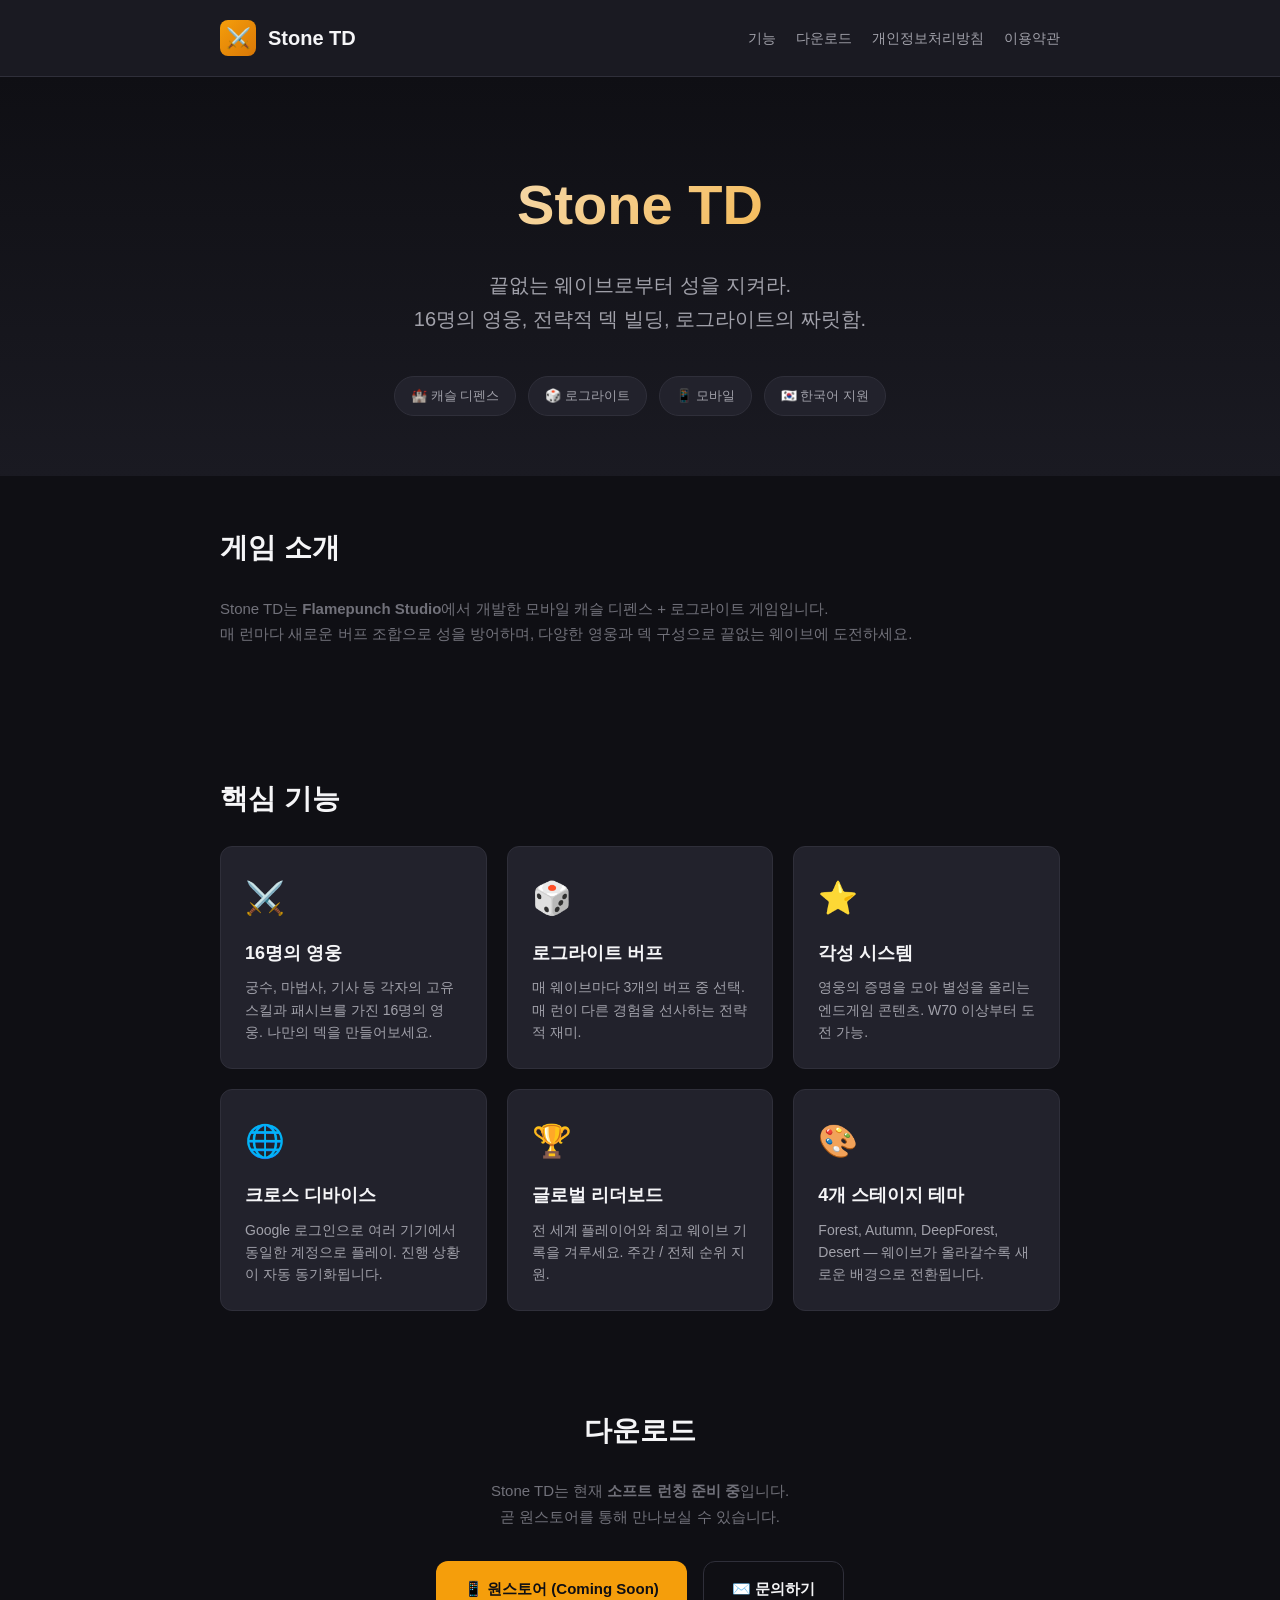
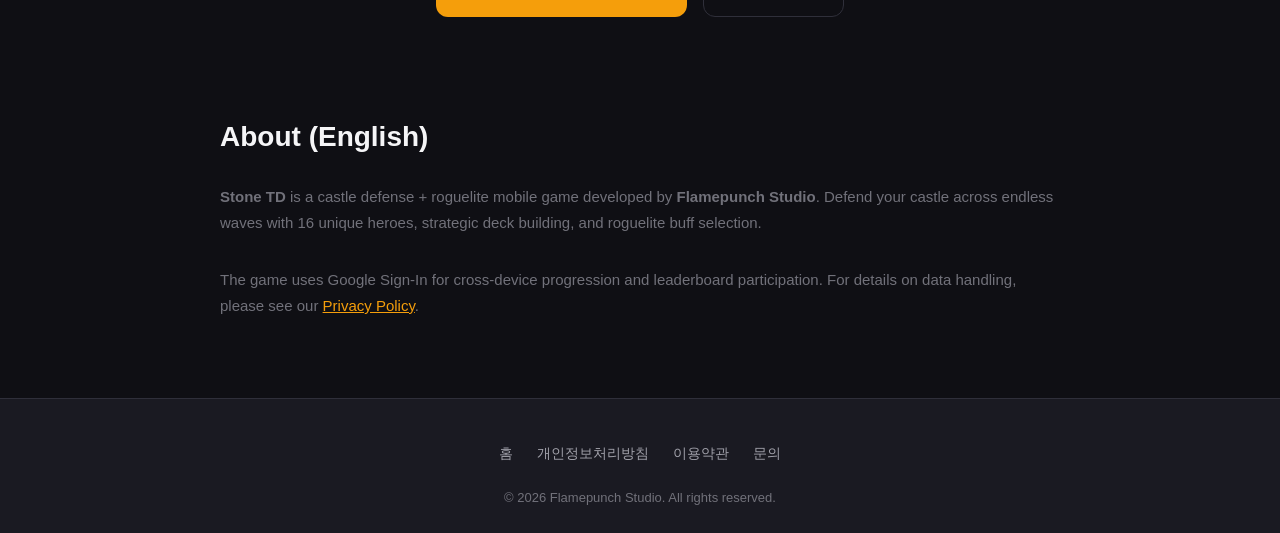
==== index.html @ 5a10e5a6 "Initial commit: Stone TD website + legal docs + custom domain CNAME" ====
<!DOCTYPE html>
<html lang="ko">
<head>
  <meta charset="UTF-8" />
  <meta name="viewport" content="width=device-width, initial-scale=1.0" />
  <title>Stone TD — 캐슬 디펜스 로그라이트 모바일 게임</title>
  <meta
    name="description"
    content="Stone TD는 성을 지키는 캐슬 디펜스 + 로그라이트 모바일 게임입니다. 16명의 영웅과 끝없는 웨이브에 맞서보세요."
  />
  <meta name="author" content="Flamepunch Studio" />
  <meta name="robots" content="index, follow" />

  <!-- Open Graph -->
  <meta property="og:title" content="Stone TD" />
  <meta
    property="og:description"
    content="캐슬 디펜스 + 로그라이트 모바일 게임 — Flamepunch Studio"
  />
  <meta property="og:type" content="website" />
  <meta
    property="og:url"
    content="https://flamepunchstudio.github.io/stone-td-website/"
  />

  <link rel="stylesheet" href="style.css" />
</head>
<body>
  <!-- ─────────── 헤더 ─────────── -->
  <header>
    <div class="container">
      <nav class="nav">
        <a href="index.html" class="logo">
          <div class="logo-icon">⚔️</div>
          <span>Stone TD</span>
        </a>
        <ul class="nav-links">
          <li><a href="#features">기능</a></li>
          <li><a href="#download">다운로드</a></li>
          <li><a href="privacy.html">개인정보처리방침</a></li>
          <li><a href="terms.html">이용약관</a></li>
        </ul>
      </nav>
    </div>
  </header>

  <!-- ─────────── Hero ─────────── -->
  <section class="hero">
    <div class="container">
      <h1>Stone TD</h1>
      <p class="tagline">
        끝없는 웨이브로부터 성을 지켜라.<br />
        16명의 영웅, 전략적 덱 빌딩, 로그라이트의 짜릿함.
      </p>
      <div class="hero-badges">
        <span class="badge">🏰 캐슬 디펜스</span>
        <span class="badge">🎲 로그라이트</span>
        <span class="badge">📱 모바일</span>
        <span class="badge">🇰🇷 한국어 지원</span>
      </div>
    </div>
  </section>

  <!-- ─────────── About ─────────── -->
  <section id="about">
    <div class="container">
      <h2 class="section-title">게임 소개</h2>
      <p class="section-subtitle">
        Stone TD는 <strong>Flamepunch Studio</strong>에서 개발한 모바일 캐슬
        디펜스 + 로그라이트 게임입니다.<br />
        매 런마다 새로운 버프 조합으로 성을 방어하며, 다양한 영웅과 덱 구성으로
        끝없는 웨이브에 도전하세요.
      </p>
    </div>
  </section>

  <!-- ─────────── Features ─────────── -->
  <section id="features">
    <div class="container">
      <h2 class="section-title">핵심 기능</h2>
      <div class="features">
        <div class="feature-card">
          <div class="emoji">⚔️</div>
          <h3>16명의 영웅</h3>
          <p>
            궁수, 마법사, 기사 등 각자의 고유 스킬과 패시브를 가진 16명의 영웅.
            나만의 덱을 만들어보세요.
          </p>
        </div>
        <div class="feature-card">
          <div class="emoji">🎲</div>
          <h3>로그라이트 버프</h3>
          <p>
            매 웨이브마다 3개의 버프 중 선택. 매 런이 다른 경험을 선사하는
            전략적 재미.
          </p>
        </div>
        <div class="feature-card">
          <div class="emoji">⭐</div>
          <h3>각성 시스템</h3>
          <p>
            영웅의 증명을 모아 별성을 올리는 엔드게임 콘텐츠. W70 이상부터 도전
            가능.
          </p>
        </div>
        <div class="feature-card">
          <div class="emoji">🌐</div>
          <h3>크로스 디바이스</h3>
          <p>
            Google 로그인으로 여러 기기에서 동일한 계정으로 플레이. 진행 상황이
            자동 동기화됩니다.
          </p>
        </div>
        <div class="feature-card">
          <div class="emoji">🏆</div>
          <h3>글로벌 리더보드</h3>
          <p>
            전 세계 플레이어와 최고 웨이브 기록을 겨루세요. 주간 / 전체 순위
            지원.
          </p>
        </div>
        <div class="feature-card">
          <div class="emoji">🎨</div>
          <h3>4개 스테이지 테마</h3>
          <p>
            Forest, Autumn, DeepForest, Desert — 웨이브가 올라갈수록 새로운
            배경으로 전환됩니다.
          </p>
        </div>
      </div>
    </div>
  </section>

  <!-- ─────────── Download ─────────── -->
  <section id="download">
    <div class="container" style="text-align: center">
      <h2 class="section-title">다운로드</h2>
      <p class="section-subtitle">
        Stone TD는 현재 <strong>소프트 런칭 준비 중</strong>입니다.<br />
        곧 원스토어를 통해 만나보실 수 있습니다.
      </p>
      <div class="cta-buttons">
        <a href="#" class="btn">📱 원스토어 (Coming Soon)</a>
        <a href="mailto:support@flamepunchstudio.com" class="btn btn-secondary">
          ✉️ 문의하기
        </a>
      </div>
    </div>
  </section>

  <!-- ─────────── English Brief ─────────── -->
  <section>
    <div class="container">
      <h2 class="section-title">About (English)</h2>
      <p class="section-subtitle">
        <strong>Stone TD</strong> is a castle defense + roguelite mobile game
        developed by <strong>Flamepunch Studio</strong>. Defend your castle
        across endless waves with 16 unique heroes, strategic deck building,
        and roguelite buff selection.
      </p>
      <p class="section-subtitle">
        The game uses Google Sign-In for cross-device progression and
        leaderboard participation. For details on data handling, please see our
        <a href="privacy.html" style="color: var(--accent)">Privacy Policy</a>.
      </p>
    </div>
  </section>

  <!-- ─────────── 푸터 ─────────── -->
  <footer>
    <div class="container">
      <ul class="footer-links">
        <li><a href="index.html">홈</a></li>
        <li><a href="privacy.html">개인정보처리방침</a></li>
        <li><a href="terms.html">이용약관</a></li>
        <li><a href="mailto:support@flamepunchstudio.com">문의</a></li>
      </ul>
      <p class="footer-copyright">
        © 2026 Flamepunch Studio. All rights reserved.
      </p>
    </div>
  </footer>
</body>
</html>
---- style.css ----
/* ============================================================
   Stone TD 공식 웹사이트 스타일
   모바일 반응형, 다크 테마, 한국어 + 영어 병행
   ============================================================ */

:root {
  --bg-primary: #0f0f14;
  --bg-secondary: #1a1a22;
  --bg-card: #22222c;
  --border: #2f2f3a;
  --text-primary: #f5f5f7;
  --text-secondary: #a1a1aa;
  --text-muted: #71717a;
  --accent: #f59e0b;
  --accent-hover: #fbbf24;
  --danger: #ef4444;
  --success: #10b981;
  --max-width: 880px;
  --radius: 12px;
}

* {
  box-sizing: border-box;
  margin: 0;
  padding: 0;
}

html {
  scroll-behavior: smooth;
  -webkit-text-size-adjust: 100%;
}

body {
  font-family: -apple-system, BlinkMacSystemFont, "Segoe UI", "Pretendard",
    "Noto Sans KR", "Apple SD Gothic Neo", "Malgun Gothic", sans-serif;
  background: var(--bg-primary);
  color: var(--text-primary);
  line-height: 1.7;
  font-size: 16px;
  min-height: 100vh;
  display: flex;
  flex-direction: column;
}

/* ─────────── 공통 컨테이너 ─────────── */
.container {
  max-width: var(--max-width);
  margin: 0 auto;
  padding: 0 20px;
  width: 100%;
}

/* ─────────── 헤더 / 네비게이션 ─────────── */
header {
  background: var(--bg-secondary);
  border-bottom: 1px solid var(--border);
  padding: 20px 0;
  position: sticky;
  top: 0;
  z-index: 100;
  backdrop-filter: blur(8px);
}

.nav {
  display: flex;
  align-items: center;
  justify-content: space-between;
  gap: 20px;
}

.logo {
  display: flex;
  align-items: center;
  gap: 12px;
  text-decoration: none;
  color: var(--text-primary);
  font-weight: 700;
  font-size: 20px;
}

.logo-icon {
  width: 36px;
  height: 36px;
  background: linear-gradient(135deg, var(--accent), #d97706);
  border-radius: 8px;
  display: flex;
  align-items: center;
  justify-content: center;
  font-size: 20px;
}

.nav-links {
  display: flex;
  gap: 20px;
  list-style: none;
}

.nav-links a {
  color: var(--text-secondary);
  text-decoration: none;
  font-size: 14px;
  transition: color 0.2s;
}

.nav-links a:hover {
  color: var(--accent);
}

/* ─────────── Hero 섹션 (index.html 전용) ─────────── */
.hero {
  padding: 80px 0 60px;
  text-align: center;
  background: linear-gradient(
    180deg,
    var(--bg-primary) 0%,
    var(--bg-secondary) 100%
  );
}

.hero h1 {
  font-size: clamp(36px, 8vw, 56px);
  font-weight: 800;
  margin-bottom: 16px;
  background: linear-gradient(135deg, #f5f5f7 0%, var(--accent) 100%);
  -webkit-background-clip: text;
  -webkit-text-fill-color: transparent;
  background-clip: text;
}

.hero .tagline {
  font-size: clamp(16px, 3.5vw, 20px);
  color: var(--text-secondary);
  margin-bottom: 40px;
  max-width: 600px;
  margin-left: auto;
  margin-right: auto;
}

.hero-badges {
  display: flex;
  justify-content: center;
  gap: 12px;
  flex-wrap: wrap;
  margin-top: 24px;
}

.badge {
  display: inline-flex;
  align-items: center;
  gap: 8px;
  background: var(--bg-card);
  color: var(--text-secondary);
  padding: 8px 16px;
  border-radius: 20px;
  font-size: 13px;
  border: 1px solid var(--border);
}

/* ─────────── 섹션 공통 ─────────── */
section {
  padding: 48px 0;
}

.section-title {
  font-size: 28px;
  font-weight: 700;
  margin-bottom: 24px;
  color: var(--text-primary);
}

.section-subtitle {
  font-size: 15px;
  color: var(--text-muted);
  margin-bottom: 32px;
}

/* ─────────── 기능 카드 그리드 ─────────── */
.features {
  display: grid;
  grid-template-columns: repeat(auto-fit, minmax(240px, 1fr));
  gap: 20px;
  margin-top: 24px;
}

.feature-card {
  background: var(--bg-card);
  border: 1px solid var(--border);
  border-radius: var(--radius);
  padding: 24px;
  transition: transform 0.2s, border-color 0.2s;
}

.feature-card:hover {
  transform: translateY(-4px);
  border-color: var(--accent);
}

.feature-card .emoji {
  font-size: 32px;
  margin-bottom: 12px;
}

.feature-card h3 {
  font-size: 18px;
  margin-bottom: 8px;
  color: var(--text-primary);
}

.feature-card p {
  color: var(--text-secondary);
  font-size: 14px;
  line-height: 1.6;
}

/* ─────────── Download 버튼 ─────────── */
.cta-buttons {
  display: flex;
  gap: 16px;
  justify-content: center;
  flex-wrap: wrap;
  margin-top: 32px;
}

.btn {
  display: inline-flex;
  align-items: center;
  gap: 10px;
  padding: 14px 28px;
  background: var(--accent);
  color: #0f0f14;
  border-radius: var(--radius);
  text-decoration: none;
  font-weight: 600;
  font-size: 15px;
  transition: background 0.2s, transform 0.2s;
}

.btn:hover {
  background: var(--accent-hover);
  transform: translateY(-2px);
}

.btn-secondary {
  background: transparent;
  color: var(--text-primary);
  border: 1px solid var(--border);
}

.btn-secondary:hover {
  background: var(--bg-card);
}

/* ─────────── 법적 문서 스타일 (privacy / terms) ─────────── */
.legal-container {
  max-width: 760px;
  margin: 48px auto;
  padding: 0 20px;
}

.legal-container h1 {
  font-size: 32px;
  font-weight: 800;
  margin-bottom: 8px;
  color: var(--text-primary);
}

.legal-container .legal-subtitle {
  color: var(--text-muted);
  font-size: 14px;
  margin-bottom: 40px;
  padding-bottom: 20px;
  border-bottom: 1px solid var(--border);
}

.legal-container h2 {
  font-size: 22px;
  font-weight: 700;
  color: var(--accent);
  margin-top: 40px;
  margin-bottom: 12px;
}

.legal-container h3 {
  font-size: 17px;
  font-weight: 600;
  color: var(--text-primary);
  margin-top: 20px;
  margin-bottom: 8px;
}

.legal-container p,
.legal-container li {
  color: var(--text-secondary);
  font-size: 15px;
  margin-bottom: 10px;
}

.legal-container ul,
.legal-container ol {
  padding-left: 24px;
  margin-bottom: 16px;
}

.legal-container li {
  margin-bottom: 6px;
}

.legal-container strong {
  color: var(--text-primary);
  font-weight: 600;
}

.legal-container a {
  color: var(--accent);
  text-decoration: none;
}

.legal-container a:hover {
  text-decoration: underline;
}

/* 언어 구분 섹션 */
.lang-section {
  background: var(--bg-secondary);
  border: 1px solid var(--border);
  border-radius: var(--radius);
  padding: 24px;
  margin-bottom: 32px;
}

.lang-label {
  display: inline-block;
  background: var(--accent);
  color: #0f0f14;
  padding: 4px 12px;
  border-radius: 12px;
  font-size: 12px;
  font-weight: 700;
  margin-bottom: 16px;
  text-transform: uppercase;
}

/* ─────────── 테이블 스타일 ─────────── */
.data-table {
  width: 100%;
  border-collapse: collapse;
  margin: 16px 0;
  background: var(--bg-secondary);
  border-radius: var(--radius);
  overflow: hidden;
}

.data-table th,
.data-table td {
  padding: 12px 16px;
  text-align: left;
  border-bottom: 1px solid var(--border);
  font-size: 14px;
}

.data-table th {
  background: var(--bg-card);
  color: var(--text-primary);
  font-weight: 600;
}

.data-table td {
  color: var(--text-secondary);
}

.data-table tr:last-child td {
  border-bottom: none;
}

/* ─────────── 푸터 ─────────── */
footer {
  margin-top: auto;
  background: var(--bg-secondary);
  border-top: 1px solid var(--border);
  padding: 40px 0 24px;
  text-align: center;
}

.footer-links {
  display: flex;
  justify-content: center;
  gap: 24px;
  flex-wrap: wrap;
  margin-bottom: 20px;
  list-style: none;
}

.footer-links a {
  color: var(--text-secondary);
  text-decoration: none;
  font-size: 14px;
}

.footer-links a:hover {
  color: var(--accent);
}

.footer-copyright {
  color: var(--text-muted);
  font-size: 13px;
}

/* ─────────── 모바일 대응 ─────────── */
@media (max-width: 640px) {
  .hero {
    padding: 60px 0 40px;
  }

  section {
    padding: 32px 0;
  }

  .section-title {
    font-size: 24px;
  }

  .nav-links {
    gap: 12px;
  }

  .nav-links a {
    font-size: 13px;
  }

  .legal-container {
    margin: 32px auto;
  }

  .legal-container h1 {
    font-size: 26px;
  }

  .legal-container h2 {
    font-size: 19px;
  }

  .cta-buttons {
    flex-direction: column;
    align-items: stretch;
  }

  .btn {
    justify-content: center;
  }
}
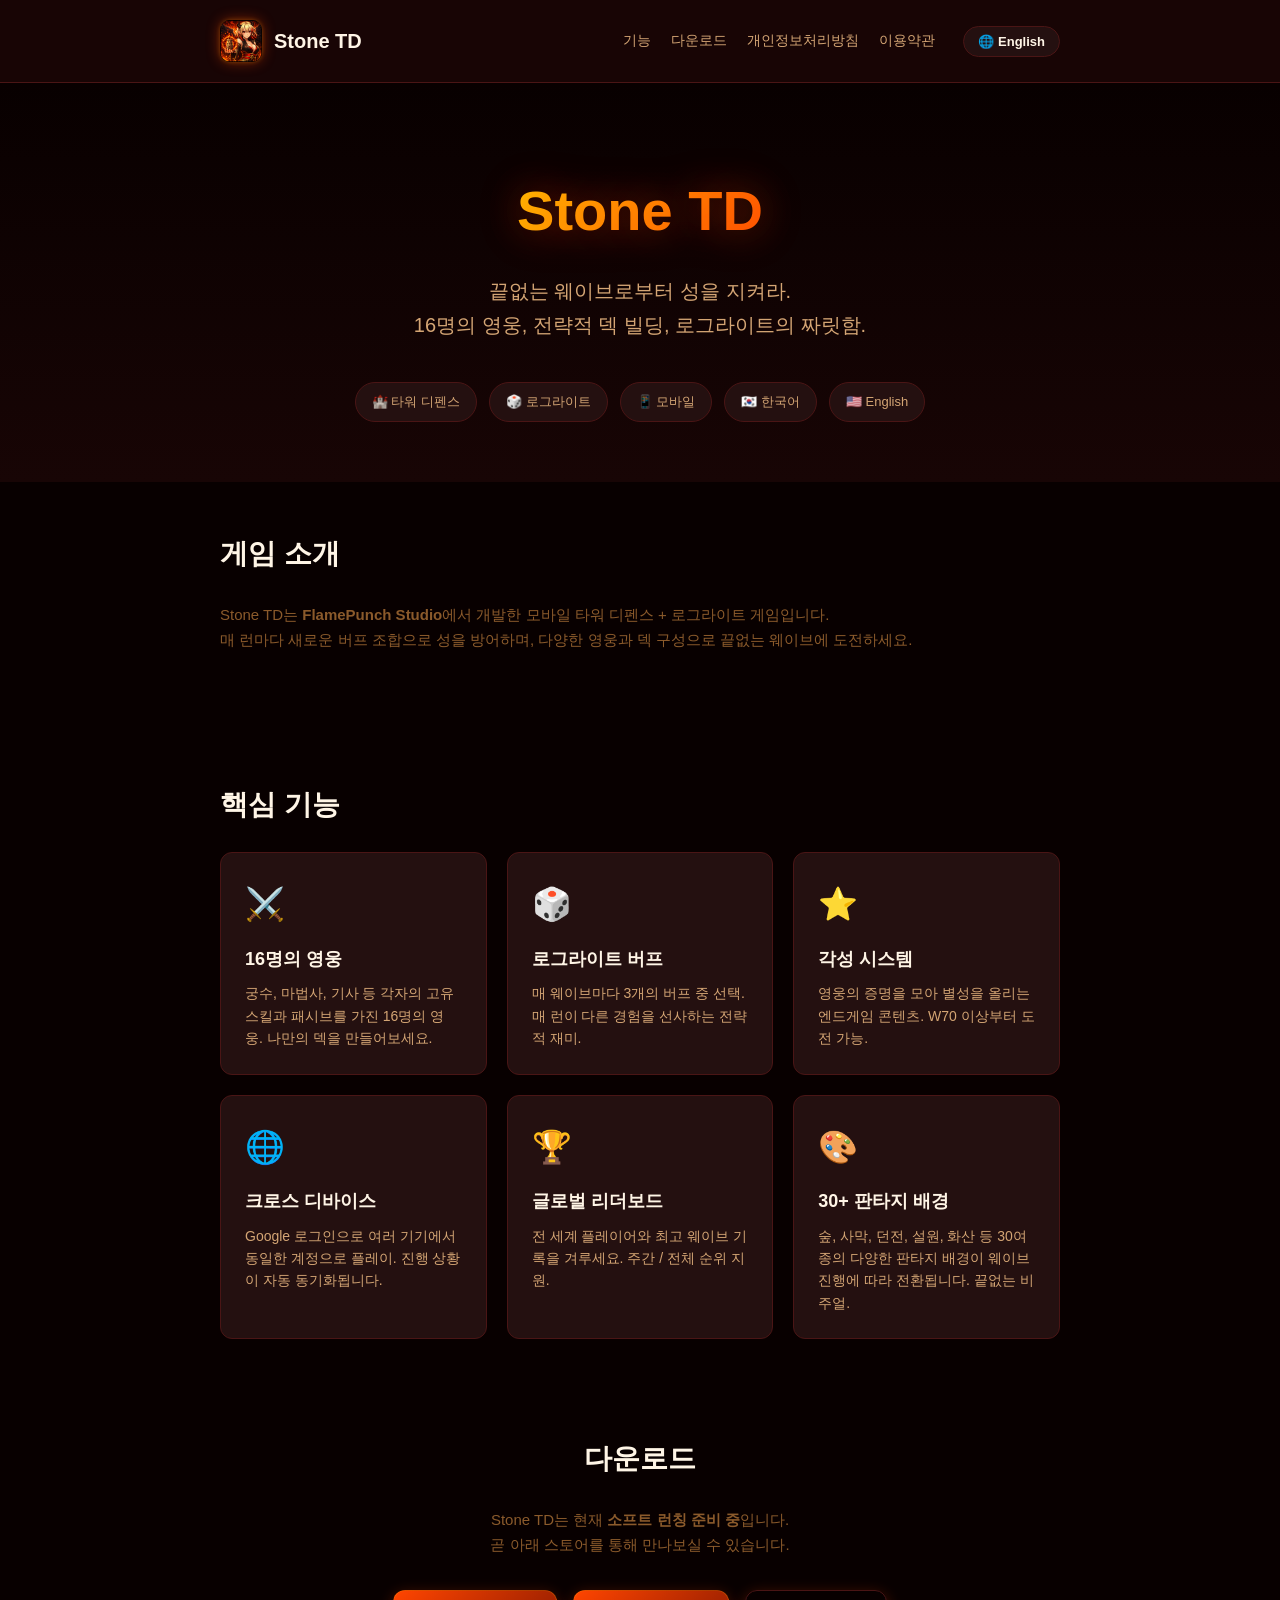
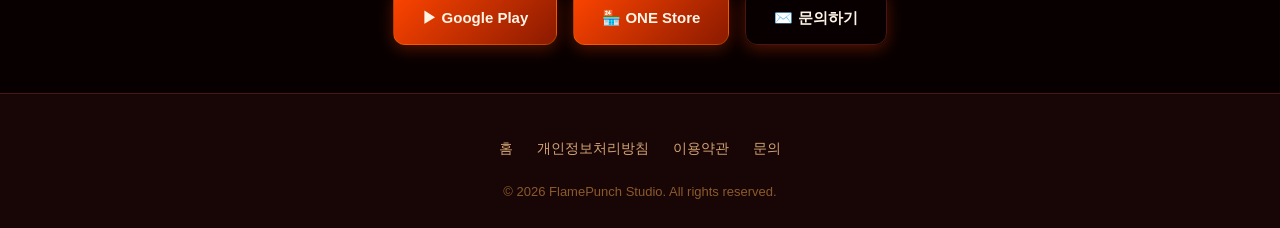
==== commit e642314c: "Add bilingual support (KR/EN toggle), Fire theme, new icon, tower defense rebranding" ====
--- a/index.html
+++ b/index.html
@@ -3,42 +3,65 @@
 <head>
   <meta charset="UTF-8" />
   <meta name="viewport" content="width=device-width, initial-scale=1.0" />
-  <title>Stone TD — 캐슬 디펜스 로그라이트 모바일 게임</title>
+  <title>Stone TD — 타워 디펜스 로그라이트 모바일 게임</title>
   <meta
     name="description"
-    content="Stone TD는 성을 지키는 캐슬 디펜스 + 로그라이트 모바일 게임입니다. 16명의 영웅과 끝없는 웨이브에 맞서보세요."
+    content="Stone TD는 성을 지키는 타워 디펜스 + 로그라이트 모바일 게임입니다. 16명의 영웅과 끝없는 웨이브에 맞서보세요."
   />
-  <meta name="author" content="Flamepunch Studio" />
+  <meta name="author" content="FlamePunch Studio" />
   <meta name="robots" content="index, follow" />
 
   <!-- Open Graph -->
   <meta property="og:title" content="Stone TD" />
   <meta
     property="og:description"
-    content="캐슬 디펜스 + 로그라이트 모바일 게임 — Flamepunch Studio"
+    content="타워 디펜스 + 로그라이트 모바일 게임 — FlamePunch Studio"
   />
   <meta property="og:type" content="website" />
   <meta
     property="og:url"
-    content="https://flamepunchstudio.github.io/stone-td-website/"
+    content="https://stonetd.flamepunch.com/"
   />
 
   <link rel="stylesheet" href="style.css" />
 </head>
-<body>
+<body class="show-ko">
   <!-- ─────────── 헤더 ─────────── -->
   <header>
     <div class="container">
       <nav class="nav">
         <a href="index.html" class="logo">
-          <div class="logo-icon">⚔️</div>
+          <img src="Stone_TD_Icon.png" alt="Stone TD" class="logo-icon" />
           <span>Stone TD</span>
         </a>
         <ul class="nav-links">
-          <li><a href="#features">기능</a></li>
-          <li><a href="#download">다운로드</a></li>
-          <li><a href="privacy.html">개인정보처리방침</a></li>
-          <li><a href="terms.html">이용약관</a></li>
+          <li>
+            <a href="#features">
+              <span data-lang="ko">기능</span>
+              <span data-lang="en">Features</span>
+            </a>
+          </li>
+          <li>
+            <a href="#download">
+              <span data-lang="ko">다운로드</span>
+              <span data-lang="en">Download</span>
+            </a>
+          </li>
+          <li>
+            <a href="privacy.html">
+              <span data-lang="ko">개인정보처리방침</span>
+              <span data-lang="en">Privacy</span>
+            </a>
+          </li>
+          <li>
+            <a href="terms.html">
+              <span data-lang="ko">이용약관</span>
+              <span data-lang="en">Terms</span>
+            </a>
+          </li>
+          <li>
+            <button class="lang-switch" type="button">🌐 English</button>
+          </li>
         </ul>
       </nav>
     </div>
@@ -48,15 +71,29 @@
   <section class="hero">
     <div class="container">
       <h1>Stone TD</h1>
-      <p class="tagline">
+      <p class="tagline" data-lang="ko">
         끝없는 웨이브로부터 성을 지켜라.<br />
         16명의 영웅, 전략적 덱 빌딩, 로그라이트의 짜릿함.
       </p>
+      <p class="tagline" data-lang="en">
+        Defend your castle from endless waves.<br />
+        16 unique heroes, strategic deck building, roguelite thrills.
+      </p>
       <div class="hero-badges">
-        <span class="badge">🏰 캐슬 디펜스</span>
-        <span class="badge">🎲 로그라이트</span>
-        <span class="badge">📱 모바일</span>
-        <span class="badge">🇰🇷 한국어 지원</span>
+        <span class="badge">
+          <span data-lang="ko">🏰 타워 디펜스</span>
+          <span data-lang="en">🏰 Tower Defense</span>
+        </span>
+        <span class="badge">
+          <span data-lang="ko">🎲 로그라이트</span>
+          <span data-lang="en">🎲 Roguelite</span>
+        </span>
+        <span class="badge">
+          <span data-lang="ko">📱 모바일</span>
+          <span data-lang="en">📱 Mobile</span>
+        </span>
+        <span class="badge">🇰🇷 한국어</span>
+        <span class="badge">🇺🇸 English</span>
       </div>
     </div>
   </section>
@@ -64,67 +101,122 @@
   <!-- ─────────── About ─────────── -->
   <section id="about">
     <div class="container">
-      <h2 class="section-title">게임 소개</h2>
-      <p class="section-subtitle">
-        Stone TD는 <strong>Flamepunch Studio</strong>에서 개발한 모바일 캐슬
+      <h2 class="section-title">
+        <span data-lang="ko">게임 소개</span>
+        <span data-lang="en">About Stone TD</span>
+      </h2>
+      <p class="section-subtitle" data-lang="ko">
+        Stone TD는 <strong>FlamePunch Studio</strong>에서 개발한 모바일 타워
         디펜스 + 로그라이트 게임입니다.<br />
         매 런마다 새로운 버프 조합으로 성을 방어하며, 다양한 영웅과 덱 구성으로
         끝없는 웨이브에 도전하세요.
       </p>
+      <p class="section-subtitle" data-lang="en">
+        Stone TD is a mobile tower defense + roguelite game developed by
+        <strong>FlamePunch Studio</strong>.<br />
+        Defend your castle with fresh buff combinations every run, and
+        challenge endless waves with diverse heroes and strategic deck
+        building.
+      </p>
     </div>
   </section>
 
   <!-- ─────────── Features ─────────── -->
   <section id="features">
     <div class="container">
-      <h2 class="section-title">핵심 기능</h2>
+      <h2 class="section-title">
+        <span data-lang="ko">핵심 기능</span>
+        <span data-lang="en">Core Features</span>
+      </h2>
       <div class="features">
         <div class="feature-card">
           <div class="emoji">⚔️</div>
-          <h3>16명의 영웅</h3>
-          <p>
+          <h3>
+            <span data-lang="ko">16명의 영웅</span>
+            <span data-lang="en">16 Unique Heroes</span>
+          </h3>
+          <p data-lang="ko">
             궁수, 마법사, 기사 등 각자의 고유 스킬과 패시브를 가진 16명의 영웅.
             나만의 덱을 만들어보세요.
           </p>
+          <p data-lang="en">
+            Archers, mages, knights, and more — 16 heroes each with unique
+            skills and passives. Build your own deck.
+          </p>
         </div>
         <div class="feature-card">
           <div class="emoji">🎲</div>
-          <h3>로그라이트 버프</h3>
-          <p>
+          <h3>
+            <span data-lang="ko">로그라이트 버프</span>
+            <span data-lang="en">Roguelite Buffs</span>
+          </h3>
+          <p data-lang="ko">
             매 웨이브마다 3개의 버프 중 선택. 매 런이 다른 경험을 선사하는
             전략적 재미.
           </p>
+          <p data-lang="en">
+            Choose 1 of 3 buffs every wave. Each run offers a fresh strategic
+            experience.
+          </p>
         </div>
         <div class="feature-card">
           <div class="emoji">⭐</div>
-          <h3>각성 시스템</h3>
-          <p>
+          <h3>
+            <span data-lang="ko">각성 시스템</span>
+            <span data-lang="en">Awakening System</span>
+          </h3>
+          <p data-lang="ko">
             영웅의 증명을 모아 별성을 올리는 엔드게임 콘텐츠. W70 이상부터 도전
             가능.
           </p>
+          <p data-lang="en">
+            Collect Hero's Proof to upgrade star levels — endgame content
+            unlocked from Wave 70 and beyond.
+          </p>
         </div>
         <div class="feature-card">
           <div class="emoji">🌐</div>
-          <h3>크로스 디바이스</h3>
-          <p>
+          <h3>
+            <span data-lang="ko">크로스 디바이스</span>
+            <span data-lang="en">Cross-Device Sync</span>
+          </h3>
+          <p data-lang="ko">
             Google 로그인으로 여러 기기에서 동일한 계정으로 플레이. 진행 상황이
             자동 동기화됩니다.
           </p>
+          <p data-lang="en">
+            Play across multiple devices with one account via Google Sign-In.
+            Your progress syncs automatically.
+          </p>
         </div>
         <div class="feature-card">
           <div class="emoji">🏆</div>
-          <h3>글로벌 리더보드</h3>
-          <p>
+          <h3>
+            <span data-lang="ko">글로벌 리더보드</span>
+            <span data-lang="en">Global Leaderboard</span>
+          </h3>
+          <p data-lang="ko">
             전 세계 플레이어와 최고 웨이브 기록을 겨루세요. 주간 / 전체 순위
             지원.
           </p>
+          <p data-lang="en">
+            Compete with players worldwide for top wave records. Weekly and
+            all-time rankings supported.
+          </p>
         </div>
         <div class="feature-card">
           <div class="emoji">🎨</div>
-          <h3>4개 스테이지 테마</h3>
-          <p>
-            Forest, Autumn, DeepForest, Desert — 웨이브가 올라갈수록 새로운
-            배경으로 전환됩니다.
+          <h3>
+            <span data-lang="ko">30+ 판타지 배경</span>
+            <span data-lang="en">30+ Fantasy Backgrounds</span>
+          </h3>
+          <p data-lang="ko">
+            숲, 사막, 던전, 설원, 화산 등 30여 종의 다양한 판타지 배경이
+            웨이브 진행에 따라 전환됩니다. 끝없는 비주얼.
+          </p>
+          <p data-lang="en">
+            Forest, desert, dungeon, snowfield, volcano, and more — 30+ fantasy
+            backgrounds transition as you progress. Endless visuals.
           </p>
         </div>
       </div>
@@ -134,51 +226,64 @@
   <!-- ─────────── Download ─────────── -->
   <section id="download">
     <div class="container" style="text-align: center">
-      <h2 class="section-title">다운로드</h2>
-      <p class="section-subtitle">
+      <h2 class="section-title">
+        <span data-lang="ko">다운로드</span>
+        <span data-lang="en">Download</span>
+      </h2>
+      <p class="section-subtitle" data-lang="ko">
         Stone TD는 현재 <strong>소프트 런칭 준비 중</strong>입니다.<br />
-        곧 원스토어를 통해 만나보실 수 있습니다.
+        곧 아래 스토어를 통해 만나보실 수 있습니다.
+      </p>
+      <p class="section-subtitle" data-lang="en">
+        Stone TD is currently in <strong>soft launch preparation</strong>.<br />
+        Coming soon to the stores below.
       </p>
       <div class="cta-buttons">
-        <a href="#" class="btn">📱 원스토어 (Coming Soon)</a>
-        <a href="mailto:support@flamepunchstudio.com" class="btn btn-secondary">
-          ✉️ 문의하기
+        <a href="#" class="btn">▶ Google Play</a>
+        <a href="#" class="btn">🏪 ONE Store</a>
+        <a href="mailto:support@flamepunch.com" class="btn btn-secondary">
+          <span data-lang="ko">✉️ 문의하기</span>
+          <span data-lang="en">✉️ Contact Us</span>
         </a>
       </div>
     </div>
   </section>
 
-  <!-- ─────────── English Brief ─────────── -->
-  <section>
-    <div class="container">
-      <h2 class="section-title">About (English)</h2>
-      <p class="section-subtitle">
-        <strong>Stone TD</strong> is a castle defense + roguelite mobile game
-        developed by <strong>Flamepunch Studio</strong>. Defend your castle
-        across endless waves with 16 unique heroes, strategic deck building,
-        and roguelite buff selection.
-      </p>
-      <p class="section-subtitle">
-        The game uses Google Sign-In for cross-device progression and
-        leaderboard participation. For details on data handling, please see our
-        <a href="privacy.html" style="color: var(--accent)">Privacy Policy</a>.
-      </p>
-    </div>
-  </section>
-
   <!-- ─────────── 푸터 ─────────── -->
   <footer>
     <div class="container">
       <ul class="footer-links">
-        <li><a href="index.html">홈</a></li>
-        <li><a href="privacy.html">개인정보처리방침</a></li>
-        <li><a href="terms.html">이용약관</a></li>
-        <li><a href="mailto:support@flamepunchstudio.com">문의</a></li>
+        <li>
+          <a href="index.html">
+            <span data-lang="ko">홈</span>
+            <span data-lang="en">Home</span>
+          </a>
+        </li>
+        <li>
+          <a href="privacy.html">
+            <span data-lang="ko">개인정보처리방침</span>
+            <span data-lang="en">Privacy Policy</span>
+          </a>
+        </li>
+        <li>
+          <a href="terms.html">
+            <span data-lang="ko">이용약관</span>
+            <span data-lang="en">Terms of Service</span>
+          </a>
+        </li>
+        <li>
+          <a href="mailto:support@flamepunch.com">
+            <span data-lang="ko">문의</span>
+            <span data-lang="en">Contact</span>
+          </a>
+        </li>
       </ul>
       <p class="footer-copyright">
-        © 2026 Flamepunch Studio. All rights reserved.
+        © 2026 FlamePunch Studio. All rights reserved.
       </p>
     </div>
   </footer>
+
+  <script src="lang.js"></script>
 </body>
 </html>
--- a/style.css
+++ b/style.css
@@ -1,19 +1,121 @@
 /* ============================================================
    Stone TD 공식 웹사이트 스타일
-   모바일 반응형, 다크 테마, 한국어 + 영어 병행
+   모바일 반응형, 다크 테마, 한국어/영어 토글 지원
    ============================================================ */
 
+/* ─────────── 다국어 전환 (lang.js 제어) ─────────── */
+/* 기본: show-ko 클래스가 없으면 ko 표시 (초기 로딩 시 FOUC 방지) */
+[data-lang="en"] {
+  display: none;
+}
+[data-lang="ko"] {
+  display: initial;
+}
+
+/* show-en 상태 */
+body.show-en [data-lang="ko"] {
+  display: none !important;
+}
+body.show-en [data-lang="en"] {
+  display: initial;
+}
+
+/* show-ko 상태 (명시적) */
+body.show-ko [data-lang="en"] {
+  display: none !important;
+}
+body.show-ko [data-lang="ko"] {
+  display: initial;
+}
+
+/* block 요소용 (section, div, p, li 등) */
+body.show-en section[data-lang="ko"],
+body.show-en div[data-lang="ko"],
+body.show-en p[data-lang="ko"],
+body.show-en li[data-lang="ko"],
+body.show-en h1[data-lang="ko"],
+body.show-en h2[data-lang="ko"],
+body.show-en h3[data-lang="ko"],
+body.show-en ul[data-lang="ko"] {
+  display: none !important;
+}
+body.show-en section[data-lang="en"],
+body.show-en div[data-lang="en"],
+body.show-en p[data-lang="en"],
+body.show-en li[data-lang="en"],
+body.show-en h1[data-lang="en"],
+body.show-en h2[data-lang="en"],
+body.show-en h3[data-lang="en"],
+body.show-en ul[data-lang="en"] {
+  display: block;
+}
+
+body.show-ko section[data-lang="en"],
+body.show-ko div[data-lang="en"],
+body.show-ko p[data-lang="en"],
+body.show-ko li[data-lang="en"],
+body.show-ko h1[data-lang="en"],
+body.show-ko h2[data-lang="en"],
+body.show-ko h3[data-lang="en"],
+body.show-ko ul[data-lang="en"] {
+  display: none !important;
+}
+body.show-ko section[data-lang="ko"],
+body.show-ko div[data-lang="ko"],
+body.show-ko p[data-lang="ko"],
+body.show-ko li[data-lang="ko"],
+body.show-ko h1[data-lang="ko"],
+body.show-ko h2[data-lang="ko"],
+body.show-ko h3[data-lang="ko"],
+body.show-ko ul[data-lang="ko"] {
+  display: block;
+}
+
+/* 언어 전환 버튼 */
+.lang-switch {
+  display: inline-flex;
+  align-items: center;
+  gap: 6px;
+  background: var(--bg-card);
+  border: 1px solid var(--border);
+  color: var(--text-primary);
+  padding: 7px 14px;
+  border-radius: 20px;
+  font-size: 13px;
+  font-weight: 600;
+  cursor: pointer;
+  transition: all 0.2s ease;
+  font-family: inherit;
+  margin-left: 8px;
+}
+
+.lang-switch:hover {
+  background: var(--accent);
+  color: #fff5e6;
+  border-color: var(--accent);
+  box-shadow: 0 0 12px rgba(255, 69, 0, 0.4);
+}
+
+.lang-switch:active {
+  transform: scale(0.96);
+}
+
+
+
 :root {
-  --bg-primary: #0f0f14;
-  --bg-secondary: #1a1a22;
-  --bg-card: #22222c;
-  --border: #2f2f3a;
-  --text-primary: #f5f5f7;
-  --text-secondary: #a1a1aa;
-  --text-muted: #71717a;
-  --accent: #f59e0b;
-  --accent-hover: #fbbf24;
-  --danger: #ef4444;
+  /* Fire 테마 — Stone TD 아이콘 기반 */
+  --bg-primary: #080000;           /* 깊은 흑적색 */
+  --bg-secondary: #180505;         /* 어두운 버건디 */
+  --bg-card: #241010;              /* 카드 배경 (약간 밝음) */
+  --border: #4a1515;               /* 어두운 적색 테두리 */
+  --text-primary: #fff5e6;         /* 따뜻한 크림 (본문 흰색) */
+  --text-secondary: #d4a574;       /* 따뜻한 금색/탄 */
+  --text-muted: #8b5a2b;           /* 어두운 갈색 */
+  --accent: #ff4500;               /* 불꽃 주황-빨강 (메인 강조) */
+  --accent-hover: #ff6b35;         /* 밝은 불꽃 */
+  --accent-gold: #ffb800;          /* 따뜻한 금색 (보조 강조) */
+  --accent-dark: #8b1a00;          /* 진한 적색 */
+  --danger: #dc2626;
   --success: #10b981;
   --max-width: 880px;
   --radius: 12px;
@@ -79,14 +181,17 @@
 }
 
 .logo-icon {
-  width: 36px;
-  height: 36px;
-  background: linear-gradient(135deg, var(--accent), #d97706);
-  border-radius: 8px;
-  display: flex;
-  align-items: center;
-  justify-content: center;
-  font-size: 20px;
+  width: 42px;
+  height: 42px;
+  border-radius: 10px;
+  object-fit: cover;
+  box-shadow: 0 0 14px rgba(255, 69, 0, 0.45), 0 0 4px rgba(255, 184, 0, 0.3);
+  transition: box-shadow 0.3s ease, transform 0.2s ease;
+}
+
+.logo:hover .logo-icon {
+  box-shadow: 0 0 20px rgba(255, 69, 0, 0.7), 0 0 8px rgba(255, 184, 0, 0.5);
+  transform: scale(1.05);
 }
 
 .nav-links {
@@ -121,10 +226,18 @@
   font-size: clamp(36px, 8vw, 56px);
   font-weight: 800;
   margin-bottom: 16px;
-  background: linear-gradient(135deg, #f5f5f7 0%, var(--accent) 100%);
+  background: linear-gradient(
+    135deg,
+    #fff5e6 0%,
+    var(--accent-gold) 35%,
+    var(--accent) 70%,
+    var(--accent-dark) 100%
+  );
   -webkit-background-clip: text;
   -webkit-text-fill-color: transparent;
   background-clip: text;
+  text-shadow: 0 0 40px rgba(255, 69, 0, 0.3);
+  filter: drop-shadow(0 0 20px rgba(255, 69, 0, 0.2));
 }
 
 .hero .tagline {
@@ -193,6 +306,7 @@
 .feature-card:hover {
   transform: translateY(-4px);
   border-color: var(--accent);
+  box-shadow: 0 4px 24px rgba(255, 69, 0, 0.15), 0 0 0 1px rgba(255, 69, 0, 0.3);
 }
 
 .feature-card .emoji {
@@ -226,18 +340,21 @@
   align-items: center;
   gap: 10px;
   padding: 14px 28px;
-  background: var(--accent);
-  color: #0f0f14;
+  background: linear-gradient(135deg, var(--accent) 0%, var(--accent-dark) 100%);
+  color: #fff5e6;
   border-radius: var(--radius);
   text-decoration: none;
-  font-weight: 600;
+  font-weight: 700;
   font-size: 15px;
-  transition: background 0.2s, transform 0.2s;
+  transition: all 0.2s ease;
+  box-shadow: 0 4px 16px rgba(255, 69, 0, 0.3);
+  border: 1px solid rgba(255, 184, 0, 0.2);
 }
 
 .btn:hover {
-  background: var(--accent-hover);
+  background: linear-gradient(135deg, var(--accent-hover) 0%, var(--accent) 100%);
   transform: translateY(-2px);
+  box-shadow: 0 6px 24px rgba(255, 69, 0, 0.5);
 }
 
 .btn-secondary {
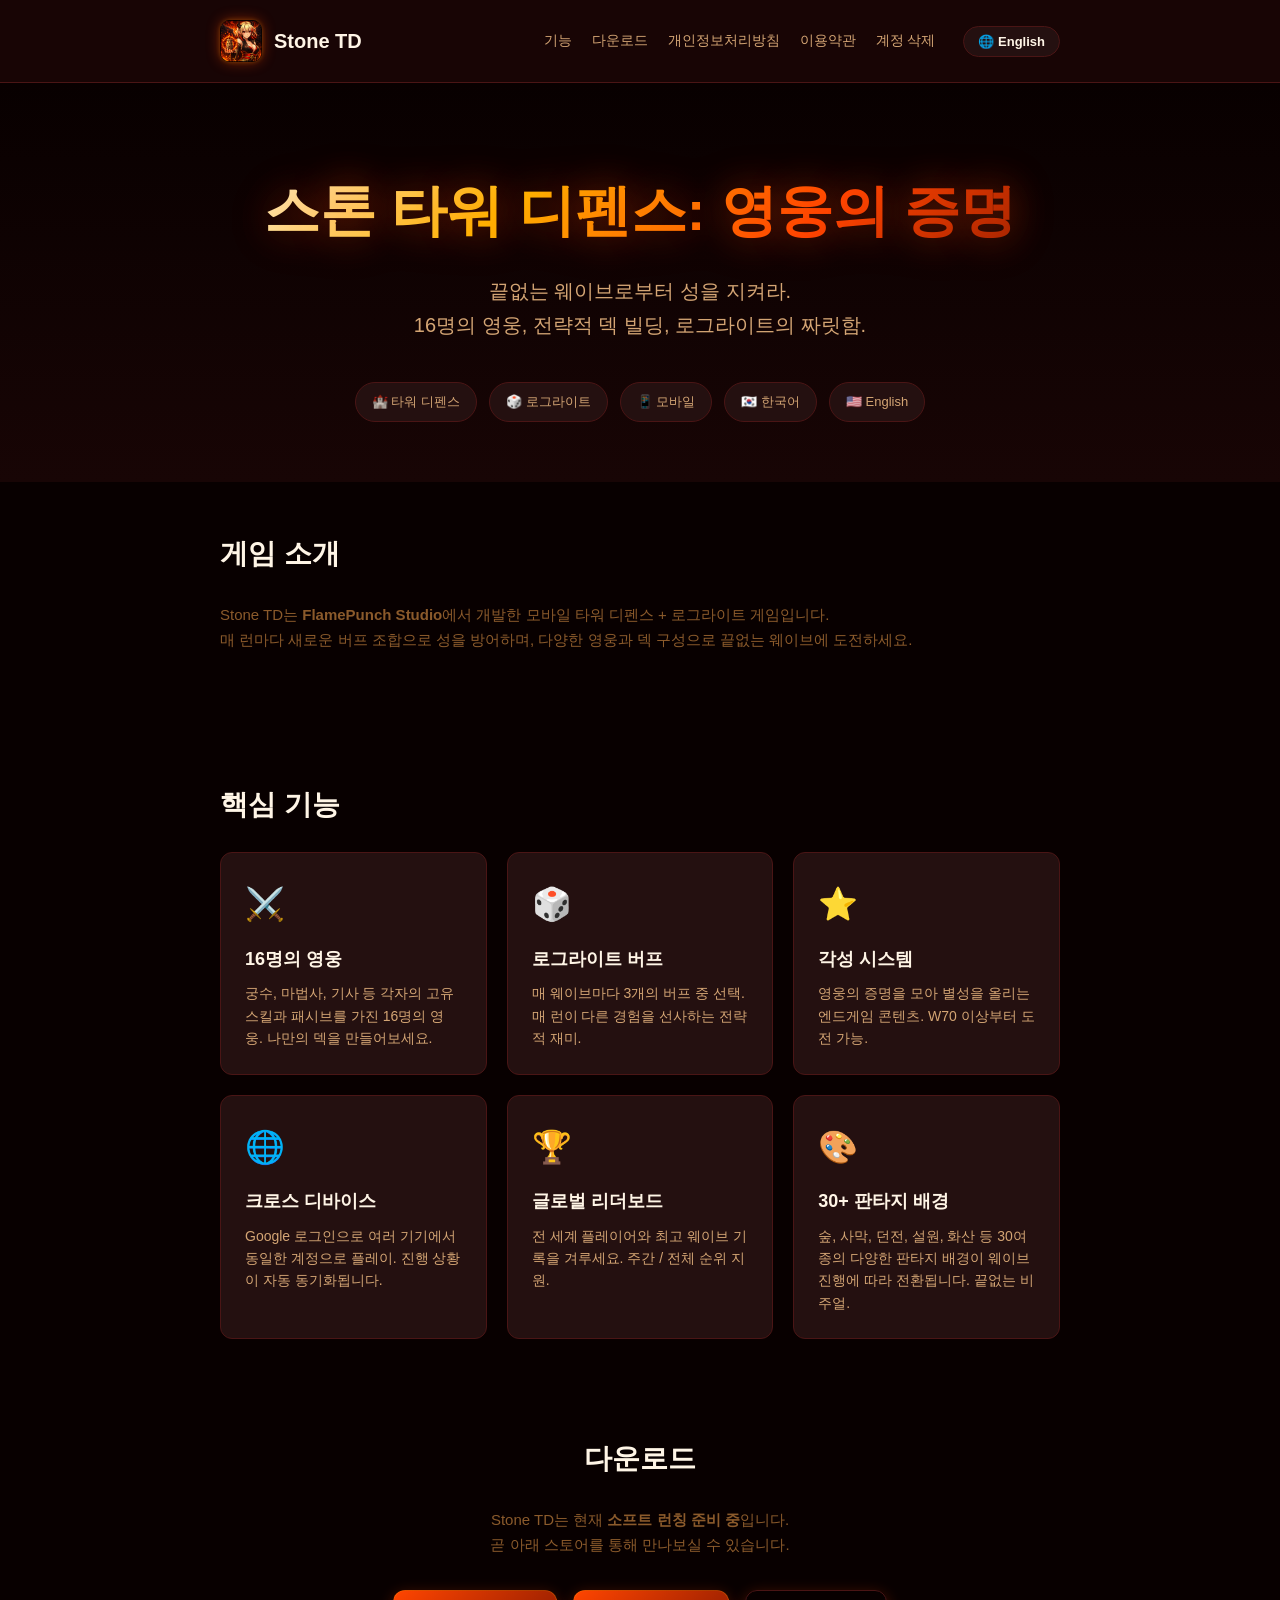
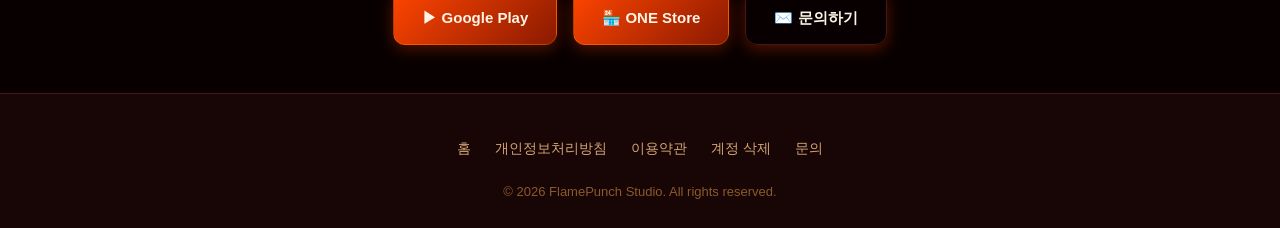
==== commit 60ef7e0e: "site: delete-account.html 신규 + 4개 페이지 풀네임 타이틀/Nav 통일 - delete-account.html: Google Play Data Safety " ====
--- a/index.html
+++ b/index.html
@@ -3,7 +3,7 @@
 <head>
   <meta charset="UTF-8" />
   <meta name="viewport" content="width=device-width, initial-scale=1.0" />
-  <title>Stone TD — 타워 디펜스 로그라이트 모바일 게임</title>
+  <title>스톤 타워 디펜스: 영웅의 증명</title>
   <meta
     name="description"
     content="Stone TD는 성을 지키는 타워 디펜스 + 로그라이트 모바일 게임입니다. 16명의 영웅과 끝없는 웨이브에 맞서보세요."
@@ -12,7 +12,7 @@
   <meta name="robots" content="index, follow" />
 
   <!-- Open Graph -->
-  <meta property="og:title" content="Stone TD" />
+  <meta property="og:title" content="스톤 타워 디펜스: 영웅의 증명" />
   <meta
     property="og:description"
     content="타워 디펜스 + 로그라이트 모바일 게임 — FlamePunch Studio"
@@ -60,6 +60,12 @@
             </a>
           </li>
           <li>
+            <a href="delete-account.html">
+              <span data-lang="ko">계정 삭제</span>
+              <span data-lang="en">Delete Account</span>
+            </a>
+          </li>
+          <li>
             <button class="lang-switch" type="button">🌐 English</button>
           </li>
         </ul>
@@ -70,7 +76,10 @@
   <!-- ─────────── Hero ─────────── -->
   <section class="hero">
     <div class="container">
-      <h1>Stone TD</h1>
+      <h1>
+        <span data-lang="ko">스톤 타워 디펜스: 영웅의 증명</span>
+        <span data-lang="en">Stone TD: Proof of Heroes</span>
+      </h1>
       <p class="tagline" data-lang="ko">
         끝없는 웨이브로부터 성을 지켜라.<br />
         16명의 영웅, 전략적 덱 빌딩, 로그라이트의 짜릿함.
@@ -272,6 +281,12 @@
           </a>
         </li>
         <li>
+          <a href="delete-account.html">
+            <span data-lang="ko">계정 삭제</span>
+            <span data-lang="en">Delete Account</span>
+          </a>
+        </li>
+        <li>
           <a href="mailto:support@flamepunch.com">
             <span data-lang="ko">문의</span>
             <span data-lang="en">Contact</span>
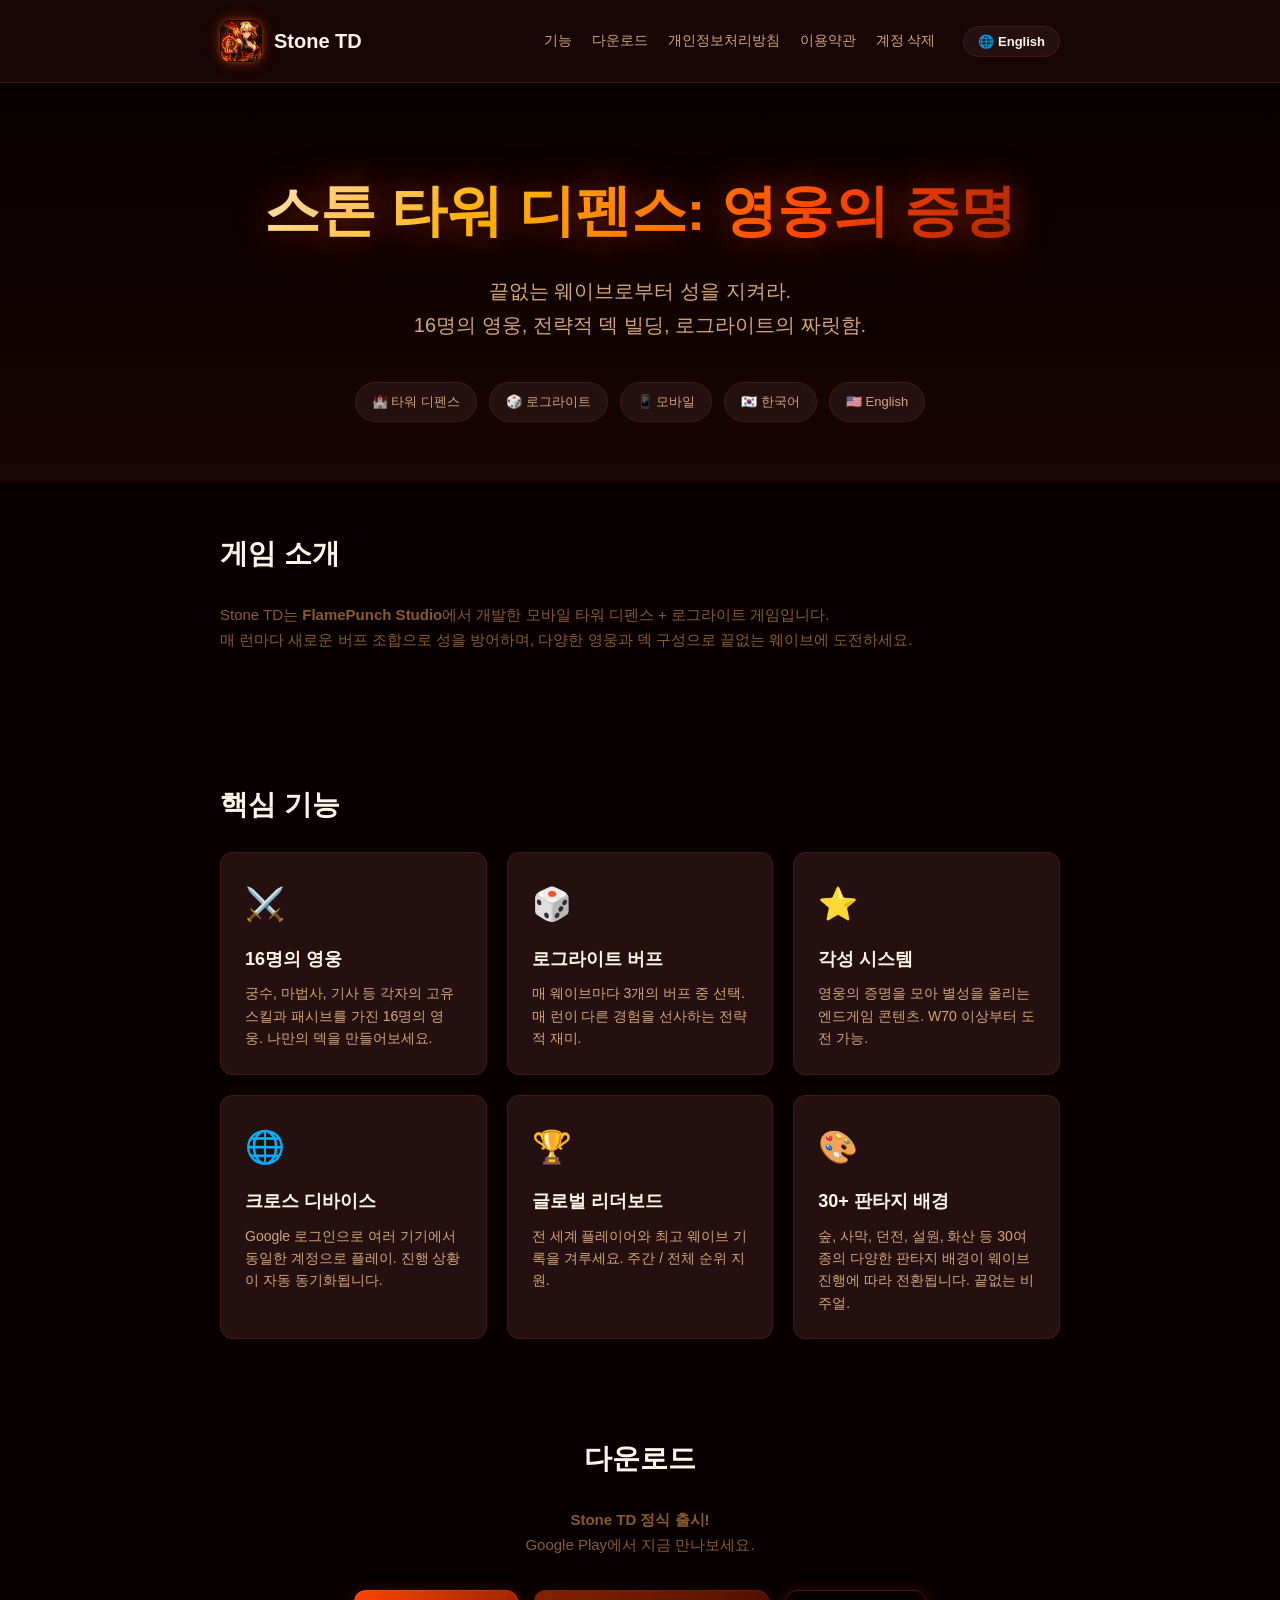
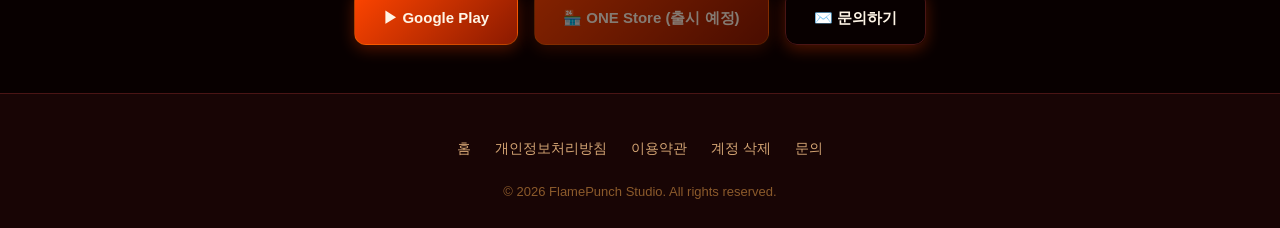
==== commit 3877c6f6: "Update download section copy: 'now available' + ONE Store coming soon Stone TD launched on Korean Go" ====
--- a/index.html
+++ b/index.html
@@ -240,16 +240,20 @@
         <span data-lang="en">Download</span>
       </h2>
       <p class="section-subtitle" data-lang="ko">
-        Stone TD는 현재 <strong>소프트 런칭 준비 중</strong>입니다.<br />
-        곧 아래 스토어를 통해 만나보실 수 있습니다.
+        <strong>Stone TD 정식 출시!</strong><br />
+        Google Play에서 지금 만나보세요.
       </p>
       <p class="section-subtitle" data-lang="en">
-        Stone TD is currently in <strong>soft launch preparation</strong>.<br />
-        Coming soon to the stores below.
+        <strong>Stone TD is now available!</strong><br />
+        Download on Google Play.
       </p>
       <div class="cta-buttons">
-        <a href="#" class="btn">▶ Google Play</a>
-        <a href="#" class="btn">🏪 ONE Store</a>
+        <a href="https://play.google.com/store/apps/details?id=com.flamepunchstudio.stonetd&hl=ko-KR&gl=KR" class="btn" data-lang="ko" target="_blank" rel="noopener">▶ Google Play</a>
+        <a href="https://play.google.com/store/apps/details?id=com.flamepunchstudio.stonetd&hl=en-US&gl=US" class="btn" data-lang="en" target="_blank" rel="noopener">▶ Google Play</a>
+        <a href="#" class="btn" style="opacity: 0.5; cursor: not-allowed; pointer-events: none;">
+          <span data-lang="ko">🏪 ONE Store (출시 예정)</span>
+          <span data-lang="en">🏪 ONE Store (Coming soon)</span>
+        </a>
         <a href="mailto:support@flamepunch.com" class="btn btn-secondary">
           <span data-lang="ko">✉️ 문의하기</span>
           <span data-lang="en">✉️ Contact Us</span>
